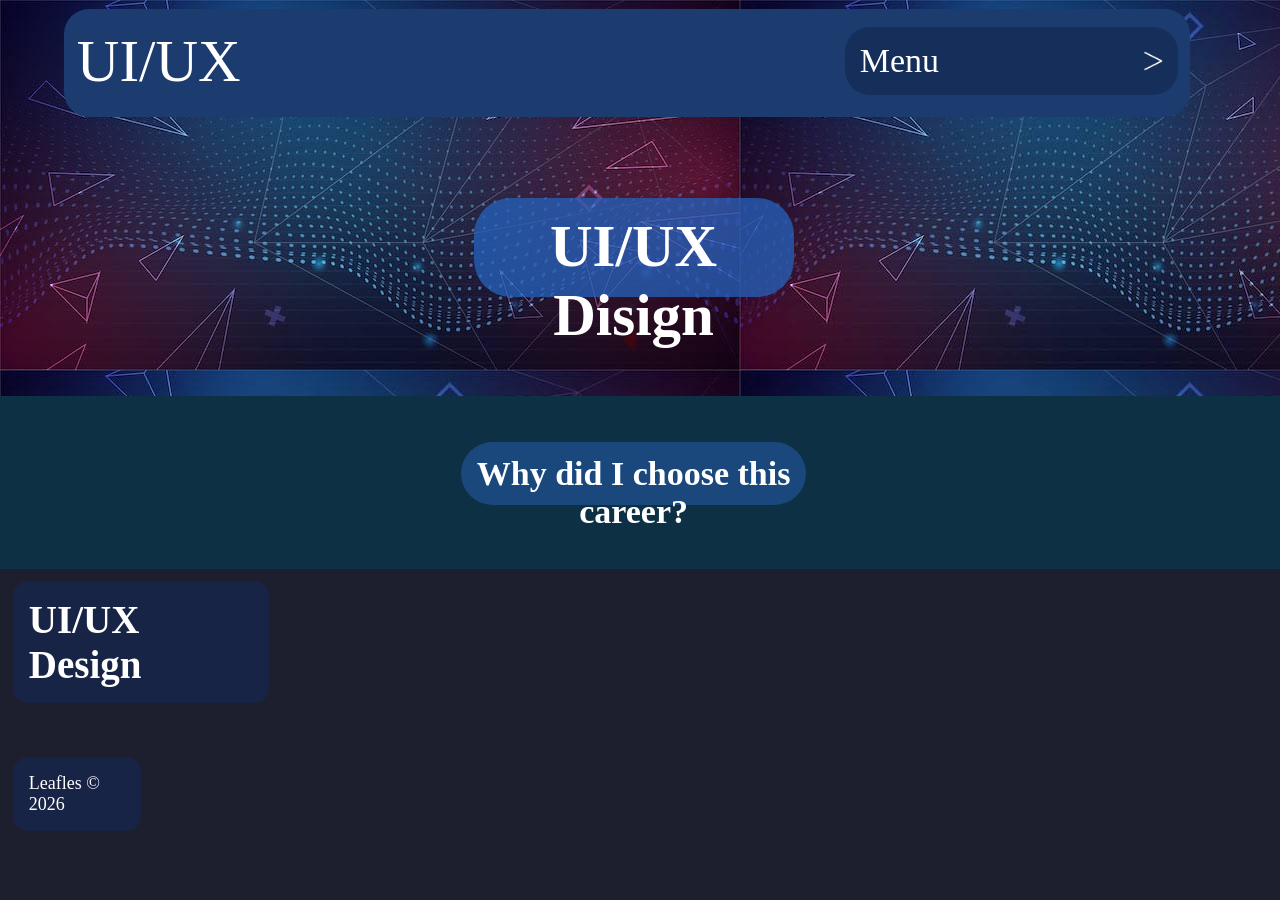
==== 01-market.html @ e97ee2c7 "Added basic html and css to each page. Now for the fun part XD" ====
<!DOCTYPE html>
<html>
    <head>
        <title>01-market | UI/UX</title>

        <link rel="stylesheet" href="resources/css/global.css">
        <link rel="stylesheet" href="pages/01-market/localCss/style.css">
    </head>

    <body>



         <nav>
            <img href = "resources/images/logo.png">

            <div>
                UI/UX
            </div>
          
            <details>
                <summary>Menu</summary>
                <div>
                    <div ><a href="index.html">Home</a><br></div>
                    <div class="current"><a href="01-market.html">Job Market & Earnings</a><br></div>
                    <div><a href="02-education.html">Education Requirements</a><br></div>
                    <div><a href="03-description.html">Job Description</a><br></div>
                    <div><a href="04-skills.html">Personal Skills</a><br></div>
                    <div><a href="05-contact.html">Contact</a></div>
                    
                </div>
            </details>
            
        </nav>



        <header>

            <div>
                <h1>UI/UX Disign</h1>
            </div>

        </header>



        <main>

            
            <h2>Why did I choose this career?</h2>


            <img src="" alt="">

            <article>
                
            </article>

            <div></div>
        

        </main>



        <footer>
            <div>

                <img href = "resources/images/logo.png">


                <h3>
                    UI/UX Design
                </h3>


                <p class="copyRight">
                    Leafles &copy; 2026
                </p>

            </div>
            

            <p class="legal">

            </p>

            

        </footer>



    </body>


</html>
---- resources/css/global.css ----
*{
    color: rgb(255, 255, 255);
    box-sizing: border-box;
    margin: 0px;
}


body{
    background-color: rgba(29, 31, 46, 1);
    padding: 0px;
}

nav{
    width: 88vw;
    height: 12vh;
    background-color: rgba(28, 59, 110, 1);
    border-radius: 25px;
    padding: 2vh 1vw;
    margin: 0 5vw;
    position: fixed;
    margin-top: 1vh;
}

nav img{
    float: left;
}

nav div{
    float:left;
    width: 20vw;
    font-size: 59px;
}


nav details {
    float: right;
  width: 26vw;
  height: 8vh;
}

nav details summary {
    padding: 15px;
    font-size: 34px;
  list-style: none;
  display: flex;
  justify-content: space-between;
  align-items: center;
  cursor: pointer;
  background-color: rgba(16, 34, 71, .5);
  border-radius: 25px;
}

nav details div {
    padding: .5vw .5vw;
    text-align: center;
    height: 38vh;
    width: 26vw;
    font-size: 24px;
    background-color:rgba(55, 86, 146, 0.93) ;
    border-radius: 0 0 25px 25px;
}

nav details div div {
    height: 5vh;
    width: 25vw;
    margin-bottom: 1vh;
    background-color: rgba(38, 72, 140, 0.5);
    border-radius: 25px;
    padding:.4vw 0px;
    
    color: rgb(255,255,255);
}

nav details div div a:link {
    text-decoration: none;
}


nav details[open] summary{
    border-radius: 25px 25px 0 0;
    
}

nav details summary::-webkit-details-marker {
    display: none;
}

nav details summary::after {
    content: "";
    background-image: url('../images/dropDown.png');
    background-repeat: no-repeat;
    background-position: right center;
    background-size: 20px 20px;
    padding: 16px;

    display: inline-block;
    transition: transform 0.2s ease;
    
}

nav details[open] summary::after{
    transform: rotate(90deg);
}

Header{
    width: 100%;
    height: 44vh;
    padding: 22vh 0 0 37vw;
}

header h1{
    background-color: rgba(37, 98, 189, 0.75) ;
    width: 25vw;
    height: 11vh;
    text-align: center;
    padding: 1.5vh;
    font-size: 59px;
    border-radius: 37px;
}

main{
    width: 100%;
    height: auto;
    background-color: rgba(13, 48, 68, 1) ;
    margin: 0px;
    padding:.093vh 0px;
    overflow: hidden;
}

main h2{
    background-color: rgba(40, 97, 182, 0.5);
    width: 27vw;
    height: 7vh;
    font-size: 34px;
    text-align: center;
    padding-top: 1.5vh;
    border-radius: 50px;
    margin: 5vh 36vw;
}

footer {
    width: 100%;
    height: 30vh;
    padding: 1vw;
}
footer div{
    width: 20vw;
}

footer div img{
    width: 200px;
    float: left;
}

footer div h3 {
    font-size: 39px;
    float: left;
    background-color: rgba(11, 54, 139, 0.25);
    padding: 16px;
    border-radius: 15px;
}

.copyRight{
    float: left;
    margin-right: 10vw;
    margin-top: 6vh;
    background-color: rgba(11, 54, 139, 0.25);
    padding: 16px;
    border-radius: 15px;
    font-size: 18px;
}

.current{
    background-color: rgba(19, 42, 88, 0.5);
}
---- pages/01-market/localCss/style.css ----
header{
    background-image: url("../../../global/css/cssImages/backGround1.jpg") ;
}
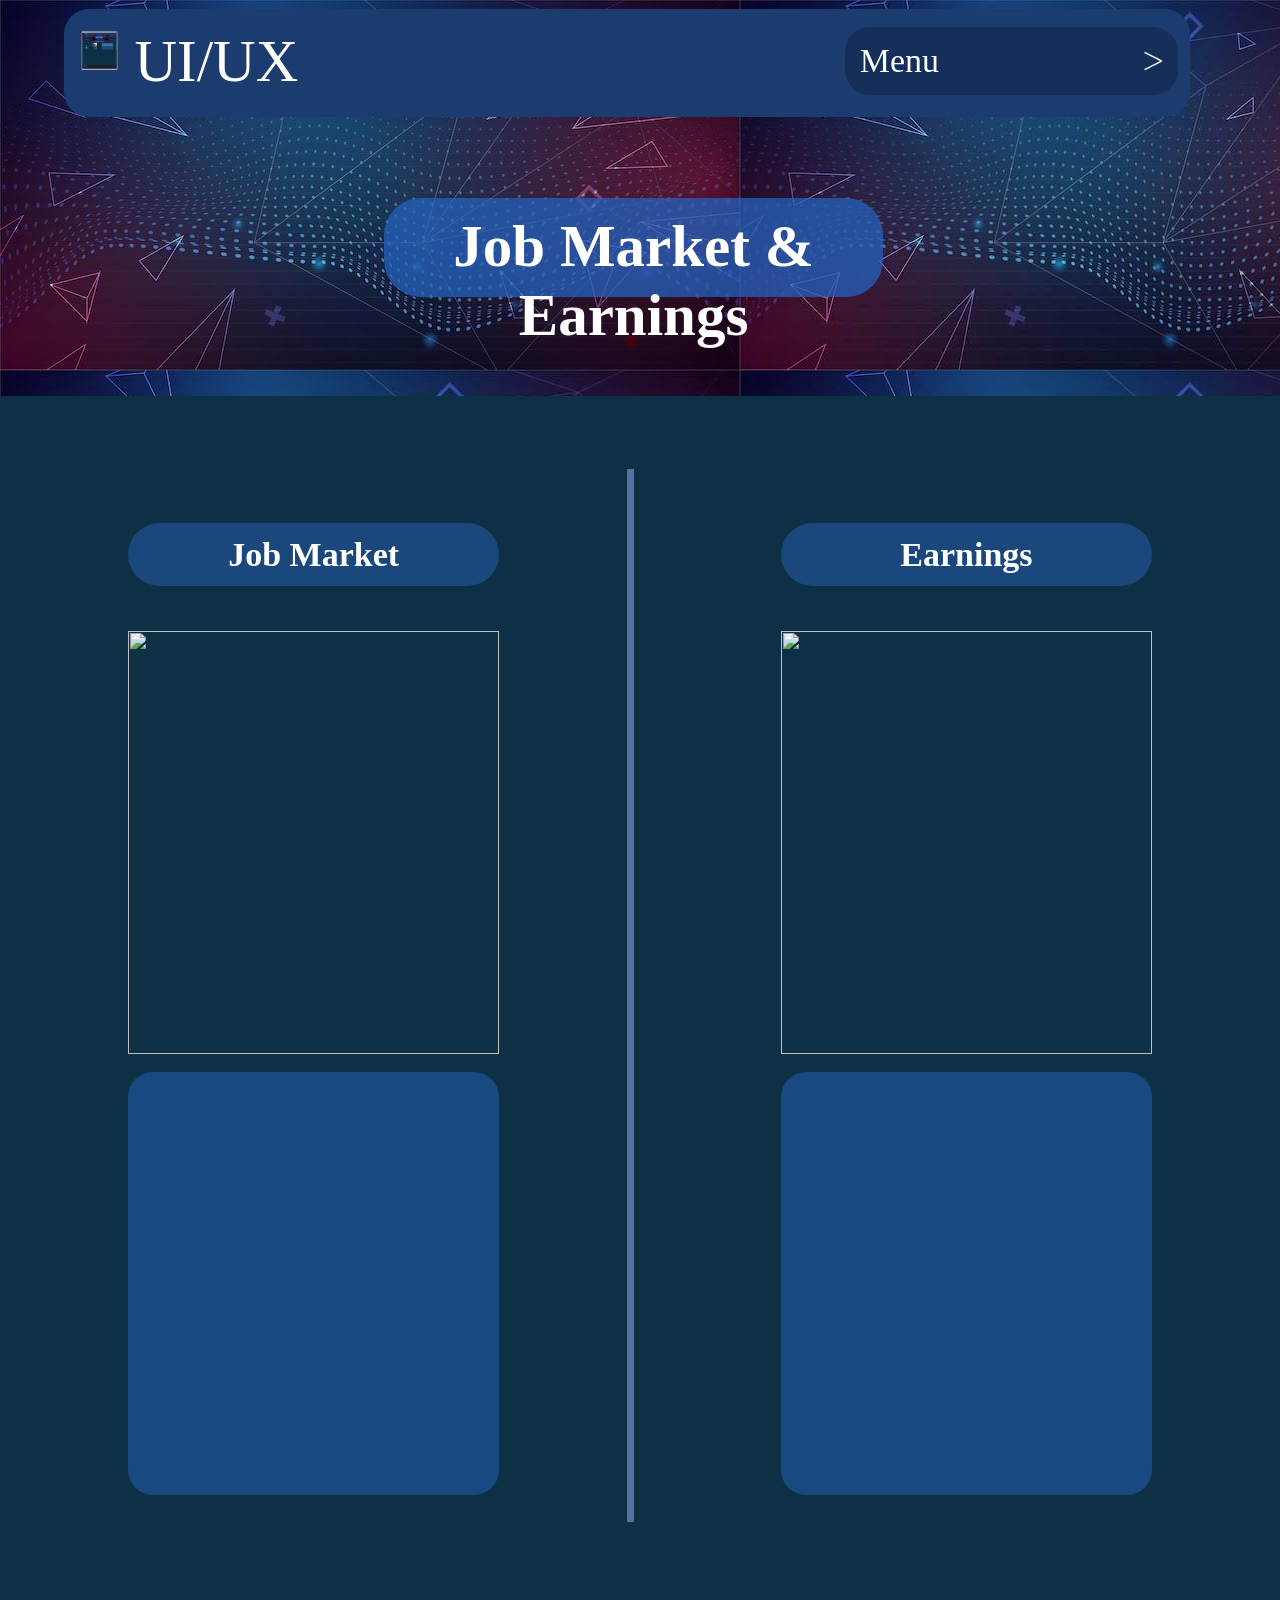
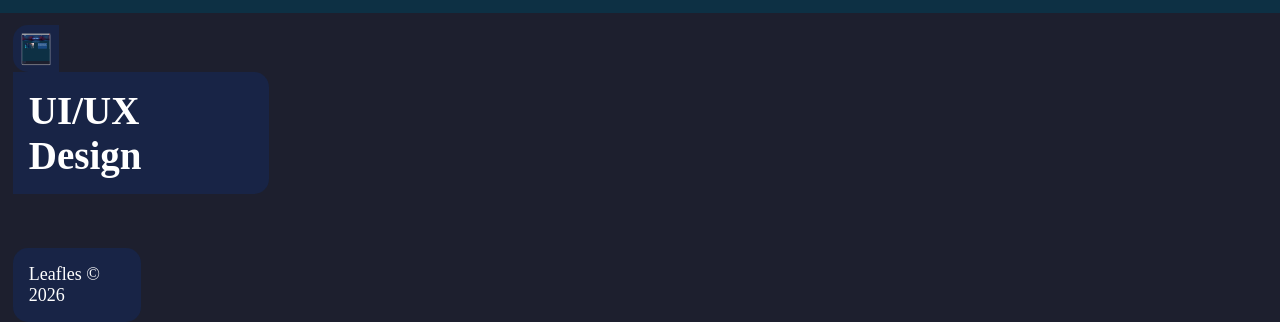
==== commit 58f5ce17: "Added and disigend pages" ====
--- a/01-market.html
+++ b/01-market.html
@@ -1,7 +1,7 @@
 <!DOCTYPE html>
 <html>
     <head>
-        <title>01-market | UI/UX</title>
+        <title>Job Market & Earnings | UI/UX</title>
 
         <link rel="stylesheet" href="resources/css/global.css">
         <link rel="stylesheet" href="pages/01-market/localCss/style.css">
@@ -12,7 +12,7 @@
 
 
          <nav>
-            <img href = "resources/images/logo.png">
+            <img src = "resources/images/icon.png">
 
             <div>
                 UI/UX
@@ -38,26 +38,36 @@
         <header>
 
             <div>
-                <h1>UI/UX Disign</h1>
+                <h1>Job Market & Earnings</h1>
             </div>
 
         </header>
 
 
 
-        <main>
+        <main class = "containerM">
+
+             <div class="divL">
+                
+                <h2>Job Market</h2>
+                <img class="imgL1" src="" alt="">
+                <article class ="articleL1"></article>
+                
+            </div>
+           
+
+           <div class="div"></div>
 
             
-            <h2>Why did I choose this career?</h2>
+            <div class="divR">
+                
+                <h2>Earnings</h2>
+                <img class="imgR2" src="" alt="">
+                <article class ="articleR2"></article>
+            </div>
+            
 
-
-            <img src="" alt="">
-
-            <article>
-                
-            </article>
-
-            <div></div>
+            
         
 
         </main>
@@ -67,7 +77,7 @@
         <footer>
             <div>
 
-                <img href = "resources/images/logo.png">
+                <img src = "resources/images/icon.png">
 
 
                 <h3>
--- a/resources/css/global.css
+++ b/resources/css/global.css
@@ -23,6 +23,8 @@
 
 nav img{
     float: left;
+    width:3.5vw;
+    margin-right: 1vw;
 }
 
 nav div{
@@ -140,7 +142,7 @@
 
 footer {
     width: 100%;
-    height: 30vh;
+    height: 25vh;
     padding: 1vw;
 }
 footer div{
@@ -148,8 +150,11 @@
 }
 
 footer div img{
-    width: 200px;
+    width: 3.6vw;
     float: left;
+    padding: 5px;
+    background-color:rgba(11, 54, 139, 0.25) ;
+    border-radius: 15px 0  0 15px;
 }
 
 footer div h3 {
@@ -157,7 +162,7 @@
     float: left;
     background-color: rgba(11, 54, 139, 0.25);
     padding: 16px;
-    border-radius: 15px;
+    border-radius: 0 15px  15px 0;
 }
 
 .copyRight{
--- a/pages/01-market/localCss/style.css
+++ b/pages/01-market/localCss/style.css
@@ -1,3 +1,85 @@
 header{
+    padding: 22vh 0 0 30vw;
     background-image: url("../../../global/css/cssImages/backGround1.jpg") ;
 }
+
+header h1{
+    width: 39vw;
+}
+
+
+.divL{
+    margin: 0px;
+    
+    float:left;
+    padding: 0 10vw;
+    width: 49vw;
+    height: 135vh;
+    font-size: 39px;
+    padding-top: 2vh;
+
+}
+.divL h2{
+     margin: 0;
+    margin-top: 12vh;
+    margin-right:10vw ;
+    width: 29vw ;
+}
+
+.divL img{
+    margin-top: 5vh;
+    width: 29vw;
+    height: 47vh;
+    object-fit: cover;
+}
+
+.divL article {
+    margin-top: 1vh;
+    background-color: rgba(37, 98, 189, 0.5);
+    height: 47vh;
+    width: 29vw;
+    border-radius: 25px;
+}
+
+
+.div{
+    height: 117vh;
+    width: .5vw;
+    margin: 8vh 0 ;
+    background-color: rgba(103, 138, 196, 0.75); 
+    float: left;
+}
+
+.divR {
+    margin: 0px;
+    
+    float:right;
+    padding: 0 10vw;
+    width: 49vw;
+    height: 135vh;
+    font-size: 39px;
+    padding-top: 2vh;
+}
+
+.divR h2{
+     margin: 0;
+    margin-top: 12vh;
+    margin-right:10vw ;
+    width: 29vw ;
+}
+
+.divR img{
+    margin-top: 5vh;
+    width: 29vw;
+    height: 47vh;
+    object-fit: cover;
+}
+
+.divR article {
+    margin-top: 1vh;
+    background-color: rgba(37, 98, 189, 0.5);
+    height: 47vh;
+    width: 29vw;
+    border-radius: 25px;
+}
+
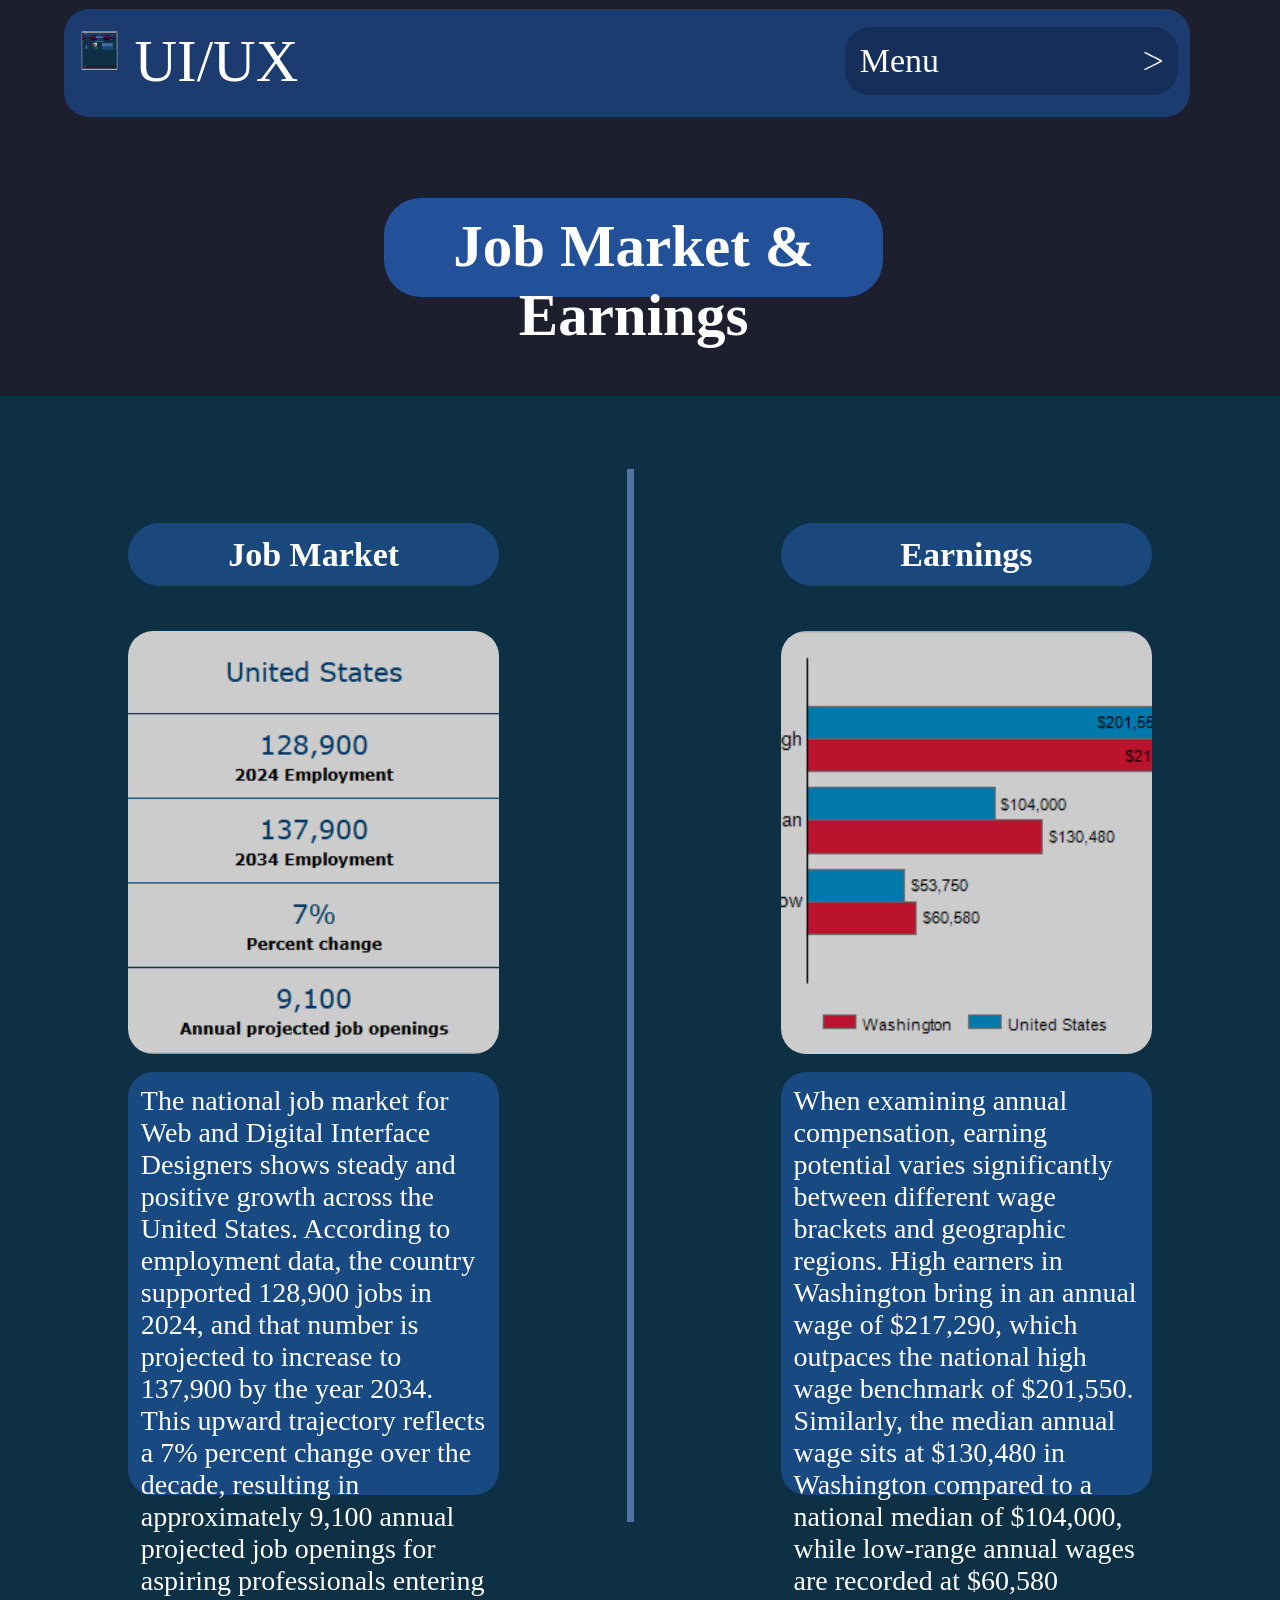
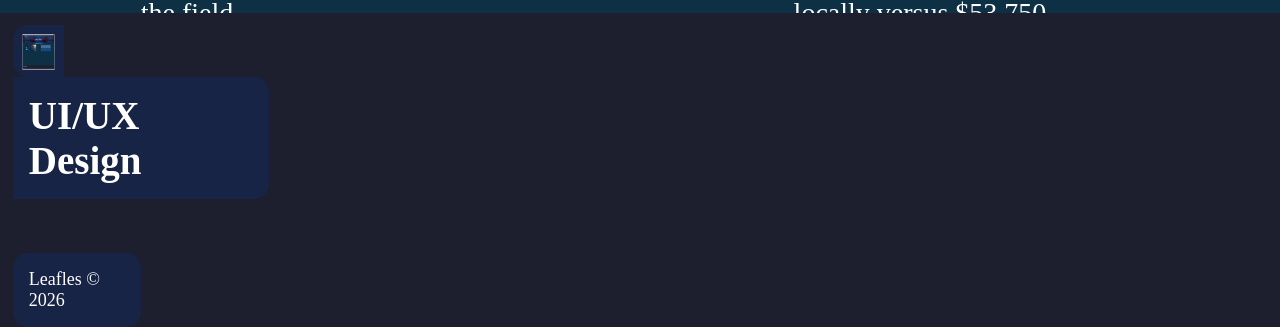
==== commit e0901370: "Add job market image to resources - Introduced a new PNG image file named jobMarket.png in the resou" ====
--- a/01-market.html
+++ b/01-market.html
@@ -50,8 +50,13 @@
              <div class="divL">
                 
                 <h2>Job Market</h2>
-                <img class="imgL1" src="" alt="">
-                <article class ="articleL1"></article>
+
+
+                <a href="https://www.careeronestop.org/Toolkit/Careers/Occupations/occupation-profile.aspx?keyword=Web%20and%20Digital%20Interface%20Designers&onetcode=15125500&location=UNITED%20STATES">
+                    <img class="imgL1" src="resources/images/jobMarket.png" alt="Current employment">
+                </a>
+                    
+                <article class ="articleL1">The national job market for Web and Digital Interface Designers shows steady and positive growth across the United States. According to employment data, the country supported 128,900 jobs in 2024, and that number is projected to increase to 137,900 by the year 2034. This upward trajectory reflects a 7% percent change over the decade, resulting in approximately 9,100 annual projected job openings for aspiring professionals entering the field.</article>
                 
             </div>
            
@@ -62,8 +67,13 @@
             <div class="divR">
                 
                 <h2>Earnings</h2>
-                <img class="imgR2" src="" alt="">
-                <article class ="articleR2"></article>
+
+
+                <a href="https://www.careeronestop.org/Toolkit/Careers/Occupations/occupation-profile.aspx?keyword=Web%20and%20Digital%20Interface%20Designers&onetcode=15125500&location=UNITED%20STATES">
+                    <img class="imgR2" src="resources/images/earnings.png" alt="Averafe earnings">
+                </a>
+
+                <article class ="articleR2">When examining annual compensation, earning potential varies significantly between different wage brackets and geographic regions. High earners in Washington bring in an annual wage of $217,290, which outpaces the national high wage benchmark of $201,550. Similarly, the median annual wage sits at $130,480 in Washington compared to a national median of $104,000, while low-range annual wages are recorded at $60,580 locally versus $53,750 nationwide.</article>
             </div>
             
 
--- a/resources/css/global.css
+++ b/resources/css/global.css
@@ -19,6 +19,9 @@
     margin: 0 5vw;
     position: fixed;
     margin-top: 1vh;
+    top:0;
+    left: 0;
+    z-index: 100;
 }
 
 nav img{
@@ -150,7 +153,7 @@
 }
 
 footer div img{
-    width: 3.6vw;
+    width: 4.01vw;
     float: left;
     padding: 5px;
     background-color:rgba(11, 54, 139, 0.25) ;
@@ -177,4 +180,5 @@
 
 .current{
     background-color: rgba(19, 42, 88, 0.5);
-}+}
+
--- a/pages/01-market/localCss/style.css
+++ b/pages/01-market/localCss/style.css
@@ -1,10 +1,23 @@
 header{
     padding: 22vh 0 0 30vw;
-    background-image: url("../../../global/css/cssImages/backGround1.jpg") ;
+    background-image: url("../../../global/css/cssImages/backGround2.jpg") ;
+    background-repeat: no-repeat;
+    background-size: cover;
+    background-position: 0 30%;
 }
 
 header h1{
     width: 39vw;
+}
+
+main img{
+    border-radius: 25px;
+    filter: brightness(.8);
+}
+
+main article{
+    font-size: 28px;
+    padding: 1.5vh 1vw;
 }
 
 
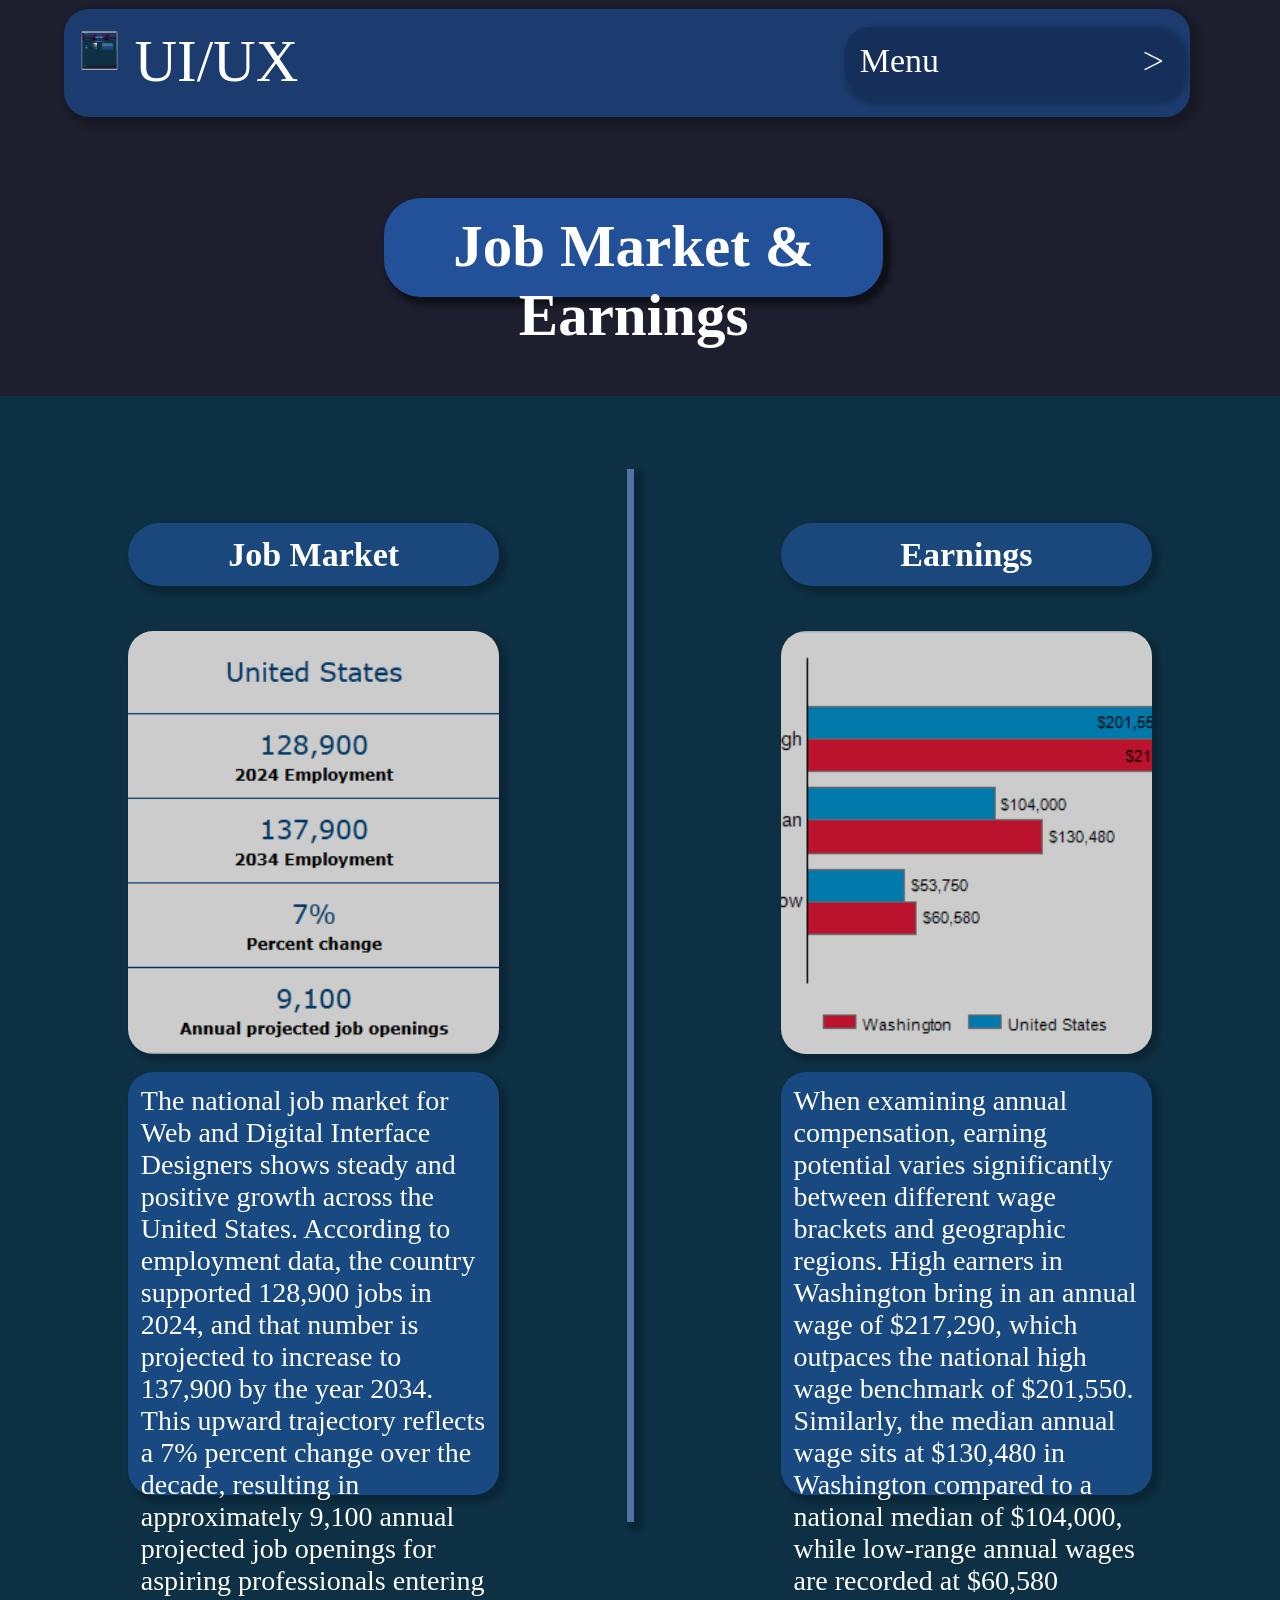
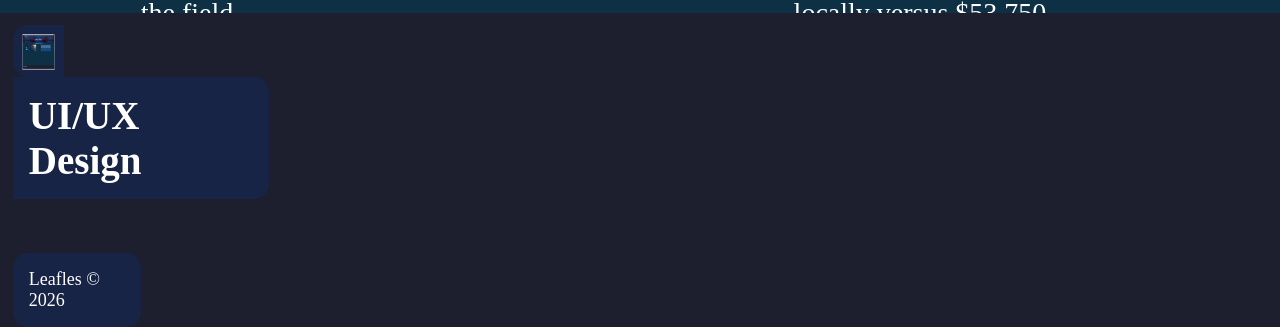
==== commit bda22080: "Enhance navigation and styling across multiple pages; add IDs for accessibility and improve visual c" ====
--- a/01-market.html
+++ b/01-market.html
@@ -21,12 +21,12 @@
             <details>
                 <summary>Menu</summary>
                 <div>
-                    <div ><a href="index.html">Home</a><br></div>
-                    <div class="current"><a href="01-market.html">Job Market & Earnings</a><br></div>
-                    <div><a href="02-education.html">Education Requirements</a><br></div>
-                    <div><a href="03-description.html">Job Description</a><br></div>
-                    <div><a href="04-skills.html">Personal Skills</a><br></div>
-                    <div><a href="05-contact.html">Contact</a></div>
+                    <a  id="home" href="index.html">Home</a><br><br>
+                    <a id="market"class="current" href="01-market.html">Job Market & Earnings</a><br><br>
+                    <a href="02-education.html">Education Requirements</a><br><br>
+                    <a id="description" href="03-description.html">Job Description</a><br><br>
+                    <a  id="skills" href="04-skills.html">Personal Skills</a><br><br>
+                    <a id="contact" href="05-contact.html">Contact</a>
                     
                 </div>
             </details>
--- a/resources/css/global.css
+++ b/resources/css/global.css
@@ -22,6 +22,7 @@
     top:0;
     left: 0;
     z-index: 100;
+    box-shadow: 5px 5px 5px 5px rgba(0, 0, 0, 0.2);
 }
 
 nav img{
@@ -53,16 +54,31 @@
   cursor: pointer;
   background-color: rgba(16, 34, 71, .5);
   border-radius: 25px;
+  box-shadow: 5px 5px 5px 5px rgba(0, 0, 0, 0.2);
+}
+
+nav details summary:hover {
+    padding: 15px;
+    font-size: 34px;
+  list-style: none;
+  display: flex;
+  justify-content: space-between;
+  align-items: center;
+  cursor: pointer;
+  background-color: rgba(21, 52, 114, 0.5);
+  border-radius: 25px;
+  box-shadow: 5px 5px 5px 5px rgba(0, 0, 0, 0.103);
 }
 
 nav details div {
-    padding: .5vw .5vw;
+    padding: 2.5vh .5vw;
     text-align: center;
     height: 38vh;
     width: 26vw;
     font-size: 24px;
     background-color:rgba(55, 86, 146, 0.93) ;
     border-radius: 0 0 25px 25px;
+    
 }
 
 nav details div div {
@@ -76,14 +92,71 @@
     color: rgb(255,255,255);
 }
 
-nav details div div a:link {
+nav details div a:link {
     text-decoration: none;
+    height: 5vh;
+    width: 25vw;
+    margin-bottom: 6vh;
+    background-color: rgba(38, 72, 140, 0.5);
+    border-radius: 25px;
+    padding:1vh 6.3vw;
+    
+    color: rgb(255,255,255);
+}
+
+nav details div a:hover {
+    text-decoration: none;
+    height: 5vh;
+    width: 25vw;
+    margin-bottom: 6vh;
+    background-color: rgba(33, 86, 192, 0.5);
+    border-radius: 25px;
+    padding:1vh 6.3vw;
+    
+    color: rgb(255,255,255);
+}
+
+nav details div a:active {
+    text-decoration: none;
+    height: 5vh;
+    width: 25vw;
+    margin-bottom: 6vh;
+    background-color: rgb(0, 85, 255);
+    border-radius: 25px;
+    padding:1vh 6.3vw;
+    
+    color: rgb(255,255,255);
+}
+
+#home{
+    padding:1vh 11vw;
+}
+
+#market{
+    padding:1vh 6.6vw;
+}
+
+#description{
+    padding:1vh 8.5vw;
+}
+
+#skills{
+    padding:1vh 8.7vw;
+}
+
+#contact{
+    padding:1vh 10.5vw;
+}
+
+
+nav details[open] div div{
+    box-shadow: 0;
 }
 
 
 nav details[open] summary{
     border-radius: 25px 25px 0 0;
-    
+    box-shadow: 5px 0px 5px 5px rgba(0, 0, 0, 0.2);
 }
 
 nav details summary::-webkit-details-marker {
@@ -100,7 +173,10 @@
 
     display: inline-block;
     transition: transform 0.2s ease;
-    
+}
+
+nav details[open] div {
+    box-shadow: 5px 5px 5px 5px rgba(0, 0, 0, 0.2);
 }
 
 nav details[open] summary::after{
@@ -121,6 +197,7 @@
     padding: 1.5vh;
     font-size: 59px;
     border-radius: 37px;
+    box-shadow: 5px 5px 5px 3px rgba(0, 0, 0, 0.5);
 }
 
 main{
@@ -141,6 +218,15 @@
     padding-top: 1.5vh;
     border-radius: 50px;
     margin: 5vh 36vw;
+     box-shadow: 5px 5px 5px 3px rgba(0, 0, 0, 0.2);
+}
+
+main img{
+    box-shadow: 5px 5px 5px 3px rgba(0, 0, 0, 0.2);
+}
+
+main article{
+    box-shadow: 5px 5px 5px 3px rgba(0, 0, 0, 0.2);
 }
 
 footer {
--- a/pages/01-market/localCss/style.css
+++ b/pages/01-market/localCss/style.css
@@ -61,6 +61,7 @@
     margin: 8vh 0 ;
     background-color: rgba(103, 138, 196, 0.75); 
     float: left;
+    box-shadow: 5px 5px 5px 3px rgba(0, 0, 0, 0.2);
 }
 
 .divR {
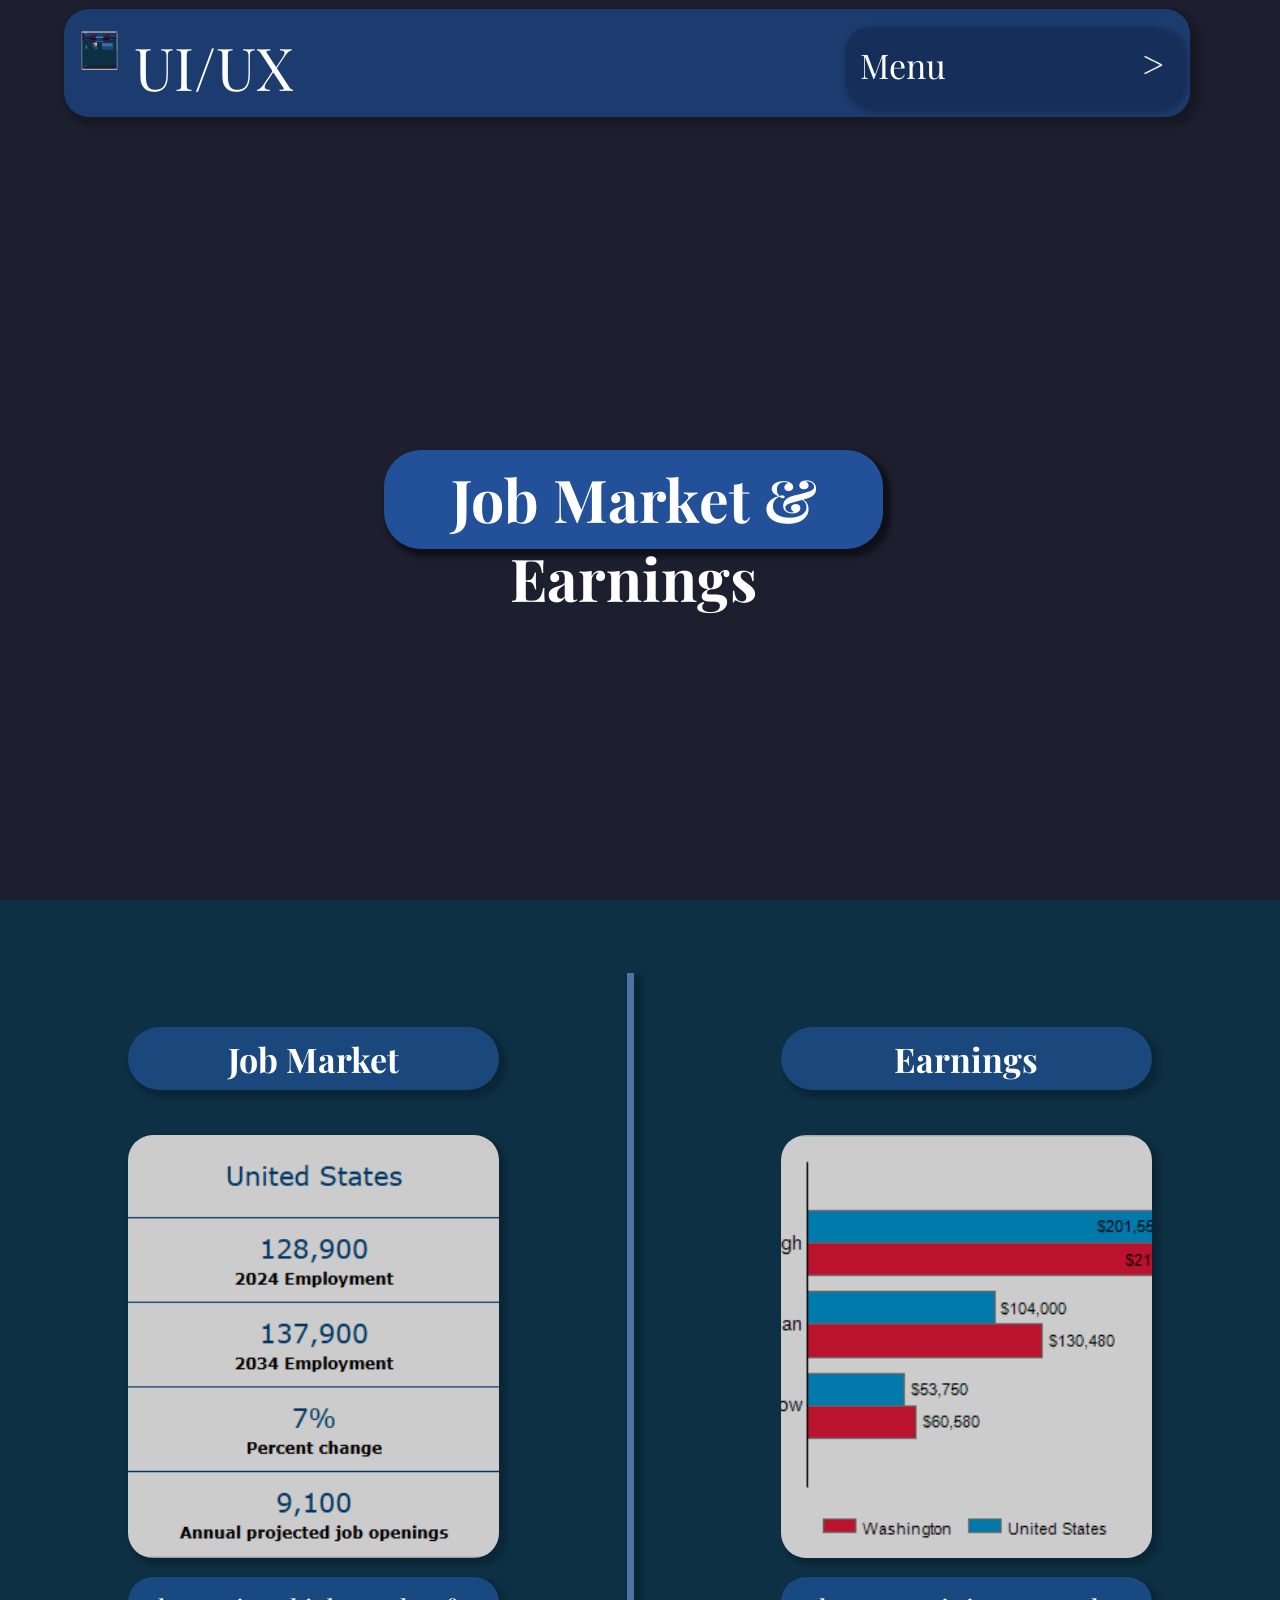
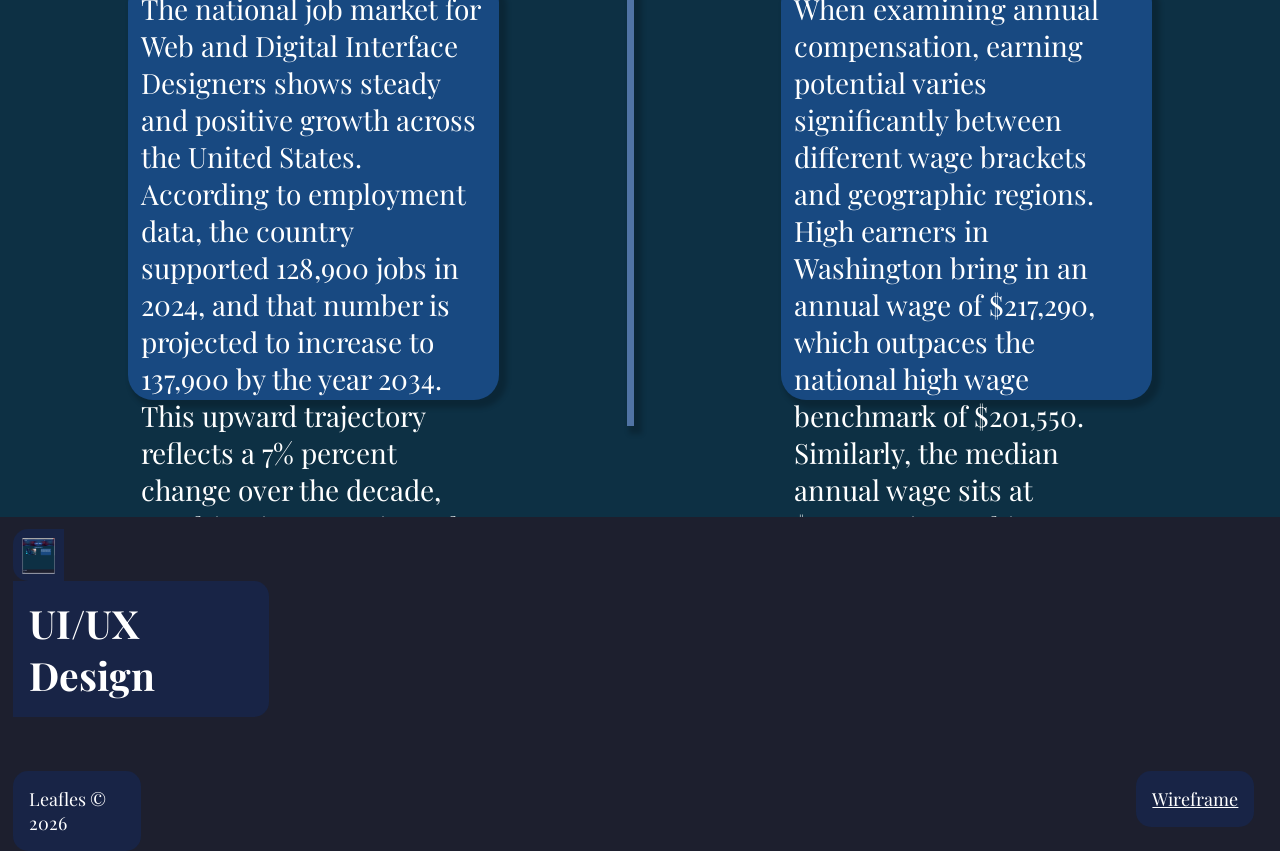
==== commit 8cd93b85: "Refactor code structure for improved readability and maintainability" ====
--- a/01-market.html
+++ b/01-market.html
@@ -2,6 +2,11 @@
 <html>
     <head>
         <title>Job Market & Earnings | UI/UX</title>
+
+        <link rel="apple-touch-icon" sizes="180x180" href="global/css/cssImages/apple-touch-icon.png">
+        <link rel="icon" type="image/png" sizes="32x32" href="global/css/cssImages/favicon-32x32.png">
+        <link rel="icon" type="image/png" sizes="16x16" href="global/css/cssImages/favicon-16x16.png">
+        <link rel="manifest" href="global/css/cssImages/site.webmanifest">
 
         <link rel="stylesheet" href="resources/css/global.css">
         <link rel="stylesheet" href="pages/01-market/localCss/style.css">
@@ -21,11 +26,11 @@
             <details>
                 <summary>Menu</summary>
                 <div>
-                    <a  id="home" href="index.html">Home</a><br><br>
-                    <a id="market"class="current" href="01-market.html">Job Market & Earnings</a><br><br>
-                    <a href="02-education.html">Education Requirements</a><br><br>
-                    <a id="description" href="03-description.html">Job Description</a><br><br>
-                    <a  id="skills" href="04-skills.html">Personal Skills</a><br><br>
+                    <a  id="home" href="index.html">Home</a>
+                    <a id="market"class="current" href="01-market.html">Job Market & Earnings</a>
+                    <a href="02-education.html">Education Requirements</a>
+                    <a id="description" href="03-description.html">Job Description</a>
+                    <a  id="skills" href="04-skills.html">Personal Skills</a>
                     <a id="contact" href="05-contact.html">Contact</a>
                     
                 </div>
@@ -103,7 +108,7 @@
             
 
             <p class="legal">
-
+                <a href="https://www.figma.com/design/0uG8C0ZybNc2ARJ48l1WVj/Career-Web-Site---Wire-Frame?node-id=10-340&t=2rlABp8ab0Lwh5fx-1">Wireframe</a>
             </p>
 
             
--- a/resources/css/global.css
+++ b/resources/css/global.css
@@ -1,7 +1,12 @@
+@import url('https://fonts.googleapis.com/css2?family=Playfair+Display:wght@400;500;600;700&display=swap');
+
+
+
 *{
     color: rgb(255, 255, 255);
     box-sizing: border-box;
     margin: 0px;
+    font-family: "Playfair Display", serif;
 }
 
 
@@ -71,19 +76,22 @@
 }
 
 nav details div {
-    padding: 2.5vh .5vw;
+    padding: 1.5vh .5vw;
+    padding-bottom: 0;
     text-align: center;
-    height: 38vh;
+    height: auto;
     width: 26vw;
     font-size: 24px;
-    background-color:rgba(55, 86, 146, 0.93) ;
+    background-color:rgba(55, 86, 146, 1) ;
     border-radius: 0 0 25px 25px;
+    display: flex;
+    flex-direction: column;
     
 }
 
 nav details div div {
     height: 5vh;
-    width: 25vw;
+    width: 100%;
     margin-bottom: 1vh;
     background-color: rgba(38, 72, 140, 0.5);
     border-radius: 25px;
@@ -94,24 +102,25 @@
 
 nav details div a:link {
     text-decoration: none;
-    height: 5vh;
-    width: 25vw;
-    margin-bottom: 6vh;
+    height: auto;
+    width: 100%;
+    margin-bottom: 1.5vh;
     background-color: rgba(38, 72, 140, 0.5);
     border-radius: 25px;
-    padding:1vh 6.3vw;
+    padding:1vh 0;
     
     color: rgb(255,255,255);
 }
 
 nav details div a:hover {
     text-decoration: none;
+    flex:1;
     height: 5vh;
-    width: 25vw;
-    margin-bottom: 6vh;
+   width: 100%;
+    margin-bottom: 1.5vh;
     background-color: rgba(33, 86, 192, 0.5);
     border-radius: 25px;
-    padding:1vh 6.3vw;
+    padding:1vh 0;
     
     color: rgb(255,255,255);
 }
@@ -119,25 +128,25 @@
 nav details div a:active {
     text-decoration: none;
     height: 5vh;
-    width: 25vw;
-    margin-bottom: 6vh;
+    width: 100%;
+    margin-bottom: 1.5vh;
     background-color: rgb(0, 85, 255);
     border-radius: 25px;
-    padding:1vh 6.3vw;
-    
-    color: rgb(255,255,255);
-}
-
+    padding:1vh 6vw;
+    
+    color: rgb(255,255,255);
+}
+/*
 #home{
-    padding:1vh 11vw;
+    padding:1vh 10.8vw;
 }
 
 #market{
-    padding:1vh 6.6vw;
+    padding:1vh 5.9vw;
 }
 
 #description{
-    padding:1vh 8.5vw;
+    padding:1vh 7.9vw;
 }
 
 #skills{
@@ -147,7 +156,7 @@
 #contact{
     padding:1vh 10.5vw;
 }
-
+*/
 
 nav details[open] div div{
     box-shadow: 0;
@@ -185,8 +194,8 @@
 
 Header{
     width: 100%;
-    height: 44vh;
-    padding: 22vh 0 0 37vw;
+    height: 100vh;
+    padding: 50vh 0 0 37vw;
 }
 
 header h1{
@@ -194,7 +203,7 @@
     width: 25vw;
     height: 11vh;
     text-align: center;
-    padding: 1.5vh;
+    padding: 1vh;
     font-size: 59px;
     border-radius: 37px;
     box-shadow: 5px 5px 5px 3px rgba(0, 0, 0, 0.5);
@@ -215,7 +224,7 @@
     height: 7vh;
     font-size: 34px;
     text-align: center;
-    padding-top: 1.5vh;
+    padding-top: 1vh;
     border-radius: 50px;
     margin: 5vh 36vw;
      box-shadow: 5px 5px 5px 3px rgba(0, 0, 0, 0.2);
@@ -268,3 +277,13 @@
     background-color: rgba(19, 42, 88, 0.5);
 }
 
+.legal{
+    float: right;
+    margin-right: 1vw;
+    margin-top: 6vh;
+    background-color: rgba(11, 54, 139, 0.25);
+    padding: 16px;
+    border-radius: 15px;
+    font-size: 18px;
+}
+
--- a/pages/01-market/localCss/style.css
+++ b/pages/01-market/localCss/style.css
@@ -1,5 +1,5 @@
 header{
-    padding: 22vh 0 0 30vw;
+    padding: 50vh 0 0 30vw;
     background-image: url("../../../global/css/cssImages/backGround2.jpg") ;
     background-repeat: no-repeat;
     background-size: cover;
@@ -30,7 +30,7 @@
     height: 135vh;
     font-size: 39px;
     padding-top: 2vh;
-
+    
 }
 .divL h2{
      margin: 0;
